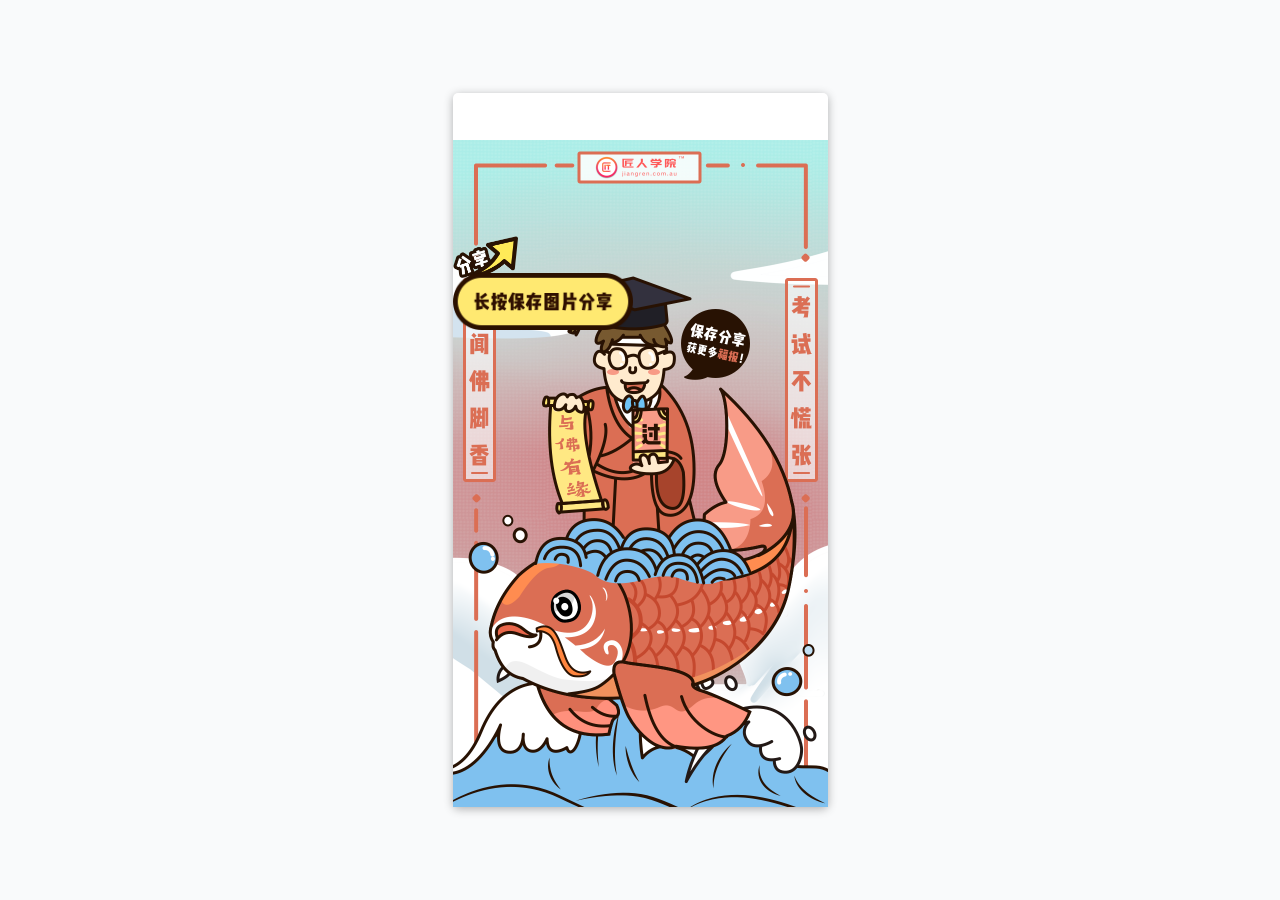
==== result.html @ 4515e15e "'bugfix'" ====
<!DOCTYPE html>
<html lang="en">
  <head>
    <meta charset="UTF-8" />
    <meta name="viewport" content="width=device-width, initial-scale=1.0" />
    <link href="style.css" rel="stylesheet" />
    <title>Result</title>
  </head>
  <body>
    <div class="container">
      <div class="lucky-charm-result">
        <div class="lucky-charm-result__university">
          <div class="university-img"></div>
          <div class="university-name"></div>
        </div>
        <div class="lucky-charm-result__share">
          <img src="images/result/share.png" />
        </div>
        <div class="lucky-charm-result__save">
          <img src="images/result/save.png" />
        </div>
      </div>
    </div>
  </body>
</html>
---- style.css ----
* {
  box-sizing: border-box;
}

body {
  background-color: #f9fafb;
  display: flex;
  align-items: center;
  justify-content: center;
  min-height: 100vh;
  margin: 0;
}

.container {
  background-color: #fff;
  border-radius: 5px;
  box-shadow: 0 2px 10px rgba(0, 0, 0, 0.3);
}
.container .lucky-charm {
  background-image: url(https://raw.githubusercontent.com/YIMING-PAN/LuckyCharm/master/images/invalid-name@2x.png);
  background-repeat: no-repeat;
  background-position: center;
  background-size: 100% 100%;
  width: 375px;
  height: 667px;
}
.container .lucky-charm img {
  width: 100%;
}
.container .lucky-charm__title {
  margin: 0 auto;
  padding-top: 51px;
  width: 283px;
  height: 145px;
}
.container .lucky-charm__wheel {
  background-image: url(https://raw.githubusercontent.com/YIMING-PAN/LuckyCharm/master/images/wheel@2x.svg);
  background-repeat: no-repeat;
  background-position: center;
  background-size: 100% 100%;
  position: absolute;
  z-index: 0;
  margin: 14px 41px;
  width: 302px;
  height: 329px;
  -webkit-transition: all 6s ease-in;
  -moz-transition: all 6s ease-in;
  -o-transition: all 6s ease-in;
  -ms-transition: all 6s ease-in;
  transition: all 6s ease-in;
}
.container .lucky-charm__wheel .university {
  position: absolute;
  display: flex;
  justify-content: center;
  align-items: center;
  width: 63px;
  height: 63px;
  border-radius: 50%;
  background-color: #fff;
  overflow: hidden;
  border: solid #e0c23a 3px;
}
.container .lucky-charm__wheel .university img {
  width: 100%;
}
.container .lucky-charm__wheel .university:nth-child(1) {
  top: 3px;
  left: 118px;
}
.container .lucky-charm__wheel .university:nth-child(2) {
  top: 61px;
  left: 231px;
  transform: rotate(60deg);
}
.container .lucky-charm__wheel .university:nth-child(3) {
  top: 197px;
  left: 230px;
  transform: rotate(120deg);
}
.container .lucky-charm__wheel .university:nth-child(4) {
  top: 263px;
  left: 120px;
  transform: rotate(180deg);
}
.container .lucky-charm__wheel .university:nth-child(5) {
  top: 65px;
  left: 6px;
  transform: rotate(300deg);
}
.container .lucky-charm__wheel .university:nth-child(6) {
  top: 197px;
  left: 6px;
  transform: rotate(240deg);
}
.container .lucky-charm__character {
  position: absolute;
  display: flex;
  justify-content: center;
  align-items: center;
  z-index: 1;
  margin: 62px 28px;
  width: 315px;
  height: 377px;
}
.container .lucky-charm__character .character-face {
  border-radius: 50%;
  position: absolute;
  overflow: hidden;
  z-index: -1;
  width: 75px;
  height: 75px;
  top: 53px;
  left: 131px;
}
.container .lucky-charm__button-container {
  position: absolute;
  z-index: 2;
  margin: 343px 120px 0 140px;
  width: 115px;
}
.container .lucky-charm__button-container .button {
  display: flex;
  justify-content: center;
  align-items: center;
  background-color: transparent;
  border-color: transparent;
  outline: none;
}
.container .lucky-charm__button-container .button__animation {
  height: 125px;
  width: 125px;
  border-radius: 50%;
  position: absolute;
  right: -4px;
  z-index: 3;
  -webkit-animation: light  2s  infinite  linear;
  -moz-animation: light  2s  infinite  linear;
  -ms-animation: light  2s  infinite  linear;
  -o-animation: light  2s  infinite  linear;
  animation: light  2s  infinite  linear;
}
@-webkit-keyframes light {
  0% {
    transform: scale(0.7);
    box-shadow: 0 0 40px #e0c23a, 0 0 0px 10px #db6e54;
    opacity: 1;
  }
  25% {
    transform: scale(0.8);
    box-shadow: 0 0 50px #e0c23a, 0 0 20px 40px #db6e54;
    opacity: 0.75;
  }
  50% {
    transform: scale(0.8);
    box-shadow: 0 0 60px #e0c23a, 0 0 30px 60px #db6e54;
    opacity: 0.25;
  }
  100% {
    transform: scale(0.9);
    box-shadow: 0 0 70px #e0c23a, 0 0 40px 80px #db6e54;
    opacity: 0;
  }
}
@-moz-keyframes light {
  0% {
    transform: scale(0.7);
    box-shadow: 0 0 40px #e0c23a, 0 0 0px 10px #db6e54;
    opacity: 1;
  }
  25% {
    transform: scale(0.8);
    box-shadow: 0 0 50px #e0c23a, 0 0 20px 40px #db6e54;
    opacity: 0.75;
  }
  50% {
    transform: scale(0.8);
    box-shadow: 0 0 60px #e0c23a, 0 0 30px 60px #db6e54;
    opacity: 0.25;
  }
  100% {
    transform: scale(0.9);
    box-shadow: 0 0 70px #e0c23a, 0 0 40px 80px #db6e54;
    opacity: 0;
  }
}
@-ms-keyframes light {
  0% {
    transform: scale(0.7);
    box-shadow: 0 0 40px #e0c23a, 0 0 0px 10px #db6e54;
    opacity: 1;
  }
  25% {
    transform: scale(0.8);
    box-shadow: 0 0 50px #e0c23a, 0 0 20px 40px #db6e54;
    opacity: 0.75;
  }
  50% {
    transform: scale(0.8);
    box-shadow: 0 0 60px #e0c23a, 0 0 30px 60px #db6e54;
    opacity: 0.25;
  }
  100% {
    transform: scale(0.9);
    box-shadow: 0 0 70px #e0c23a, 0 0 40px 80px #db6e54;
    opacity: 0;
  }
}
@-o-keyframes light {
  0% {
    transform: scale(0.7);
    box-shadow: 0 0 40px #e0c23a, 0 0 0px 10px #db6e54;
    opacity: 1;
  }
  25% {
    transform: scale(0.8);
    box-shadow: 0 0 50px #e0c23a, 0 0 20px 40px #db6e54;
    opacity: 0.75;
  }
  50% {
    transform: scale(0.8);
    box-shadow: 0 0 60px #e0c23a, 0 0 30px 60px #db6e54;
    opacity: 0.25;
  }
  100% {
    transform: scale(0.9);
    box-shadow: 0 0 70px #e0c23a, 0 0 40px 80px #db6e54;
    opacity: 0;
  }
}
@keyframes light {
  0% {
    transform: scale(0.7);
    box-shadow: 0 0 40px #e0c23a, 0 0 0px 10px #db6e54;
    opacity: 1;
  }
  25% {
    transform: scale(0.8);
    box-shadow: 0 0 50px #e0c23a, 0 0 20px 40px #db6e54;
    opacity: 0.75;
  }
  50% {
    transform: scale(0.8);
    box-shadow: 0 0 60px #e0c23a, 0 0 30px 60px #db6e54;
    opacity: 0.25;
  }
  100% {
    transform: scale(0.9);
    box-shadow: 0 0 70px #e0c23a, 0 0 40px 80px #db6e54;
    opacity: 0;
  }
}
.container .lucky-charm__description {
  margin: 0 auto;
  margin-top: 459px;
  height: 20px;
  text-align: center;
}
.container .lucky-charm-result {
  background-image: url(/images/result/result-background.png);
  background-repeat: no-repeat;
  background-position: center;
  background-size: 100% 100%;
  width: 375px;
  height: 667px;
}
.container .lucky-charm-result img {
  width: 100%;
}
.container .lucky-charm-result__university {
  margin-top: 47px;
  height: 96px;
  width: 100%;
}
.container .lucky-charm-result__share {
  width: 65px;
  height: 37px;
}
.container .lucky-charm-result__save {
  width: 180px;
  height: 50px;
}

/*# sourceMappingURL=style.css.map */
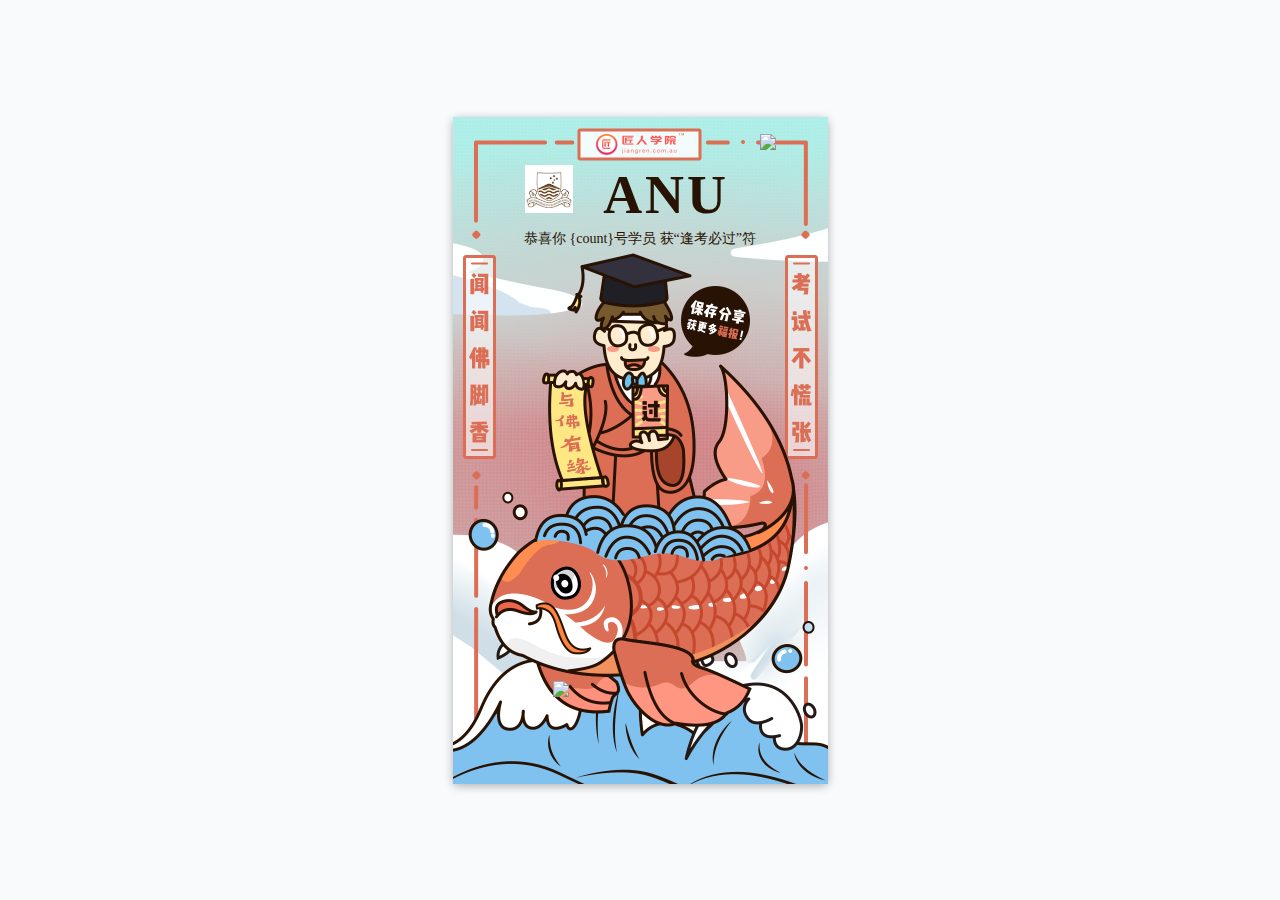
==== commit b951473d: "'update'" ====
--- a/result.html
+++ b/result.html
@@ -10,11 +10,20 @@
     <div class="container">
       <div class="lucky-charm-result">
         <div class="lucky-charm-result__university">
-          <div class="university-img"></div>
-          <div class="university-name"></div>
+          <div class="university-container">
+            <div class="university-container__logo">
+              <img src="images/university/ANU.png" />
+            </div>
+            <div class="university-container__name">ANU</div>
+            <div class="university-container__description">
+              恭喜你 {count}号学员 获“逢考必过”符
+            </div>
+          </div>
         </div>
         <div class="lucky-charm-result__share">
-          <img src="images/result/share.png" />
+          <button class="button">
+            <img src="images/result/share.png" />
+          </button>
         </div>
         <div class="lucky-charm-result__save">
           <img src="images/result/save.png" />
--- a/style.css
+++ b/style.css
@@ -128,11 +128,11 @@
   outline: none;
 }
 .container .lucky-charm__button-container .button__animation {
-  height: 125px;
-  width: 125px;
+  height: 120px;
+  width: 120px;
   border-radius: 50%;
   position: absolute;
-  right: -4px;
+  right: -2px;
   z-index: 3;
   -webkit-animation: light  2s  infinite  linear;
   -moz-animation: light  2s  infinite  linear;
@@ -256,11 +256,62 @@
   height: 20px;
   text-align: center;
 }
+.container .lucky-charm #result {
+  position: fixed;
+  z-index: 2;
+  top: 0;
+  right: 0;
+  bottom: 0;
+  left: 0;
+  pointer-events: none;
+  opacity: 0;
+  -webkit-transition: opacity 200ms;
+  transition: opacity 200ms;
+}
+.container .lucky-charm #result .result-content {
+  background-image: url(/images/modal.png);
+  background-repeat: no-repeat;
+  background-position: top;
+  position: absolute;
+  display: block;
+  height: 180px;
+  width: 360px;
+  padding-top: 60px;
+  text-align: center;
+  border-radius: 6px;
+  top: 50%;
+  left: 50%;
+  -webkit-transform: translateX(-50%) translateY(-50%);
+  transform: translateX(-50%) translateY(-50%);
+  box-shadow: 0px 12px 24px rgba(0, 0, 0, 0.3);
+  color: #34495e;
+}
+.container .lucky-charm #result .result-content h4 {
+  display: inline;
+  color: red;
+}
+.container .lucky-charm #result .result-background {
+  position: absolute;
+  top: 0;
+  right: 0;
+  bottom: 0;
+  left: 0;
+  background-color: black;
+  opacity: 0.7;
+  -webkit-transition: opacity 200ms;
+  transition: opacity 200ms;
+}
+.container .lucky-charm #result:target {
+  pointer-events: all;
+  opacity: 1;
+}
 .container .lucky-charm-result {
-  background-image: url(/images/result/result-background.png);
+  background-image: url(/images/result/result.png);
   background-repeat: no-repeat;
   background-position: center;
   background-size: 100% 100%;
+  display: inline-block;
+  position: relative;
   width: 375px;
   height: 667px;
 }
@@ -272,13 +323,51 @@
   height: 96px;
   width: 100%;
 }
+.container .lucky-charm-result__university .university-container {
+  text-align: center;
+}
+.container .lucky-charm-result__university .university-container__logo {
+  display: inline-block;
+  width: 48px;
+  height: 48px;
+}
+.container .lucky-charm-result__university .university-container__name {
+  display: inline-block;
+  width: 178px;
+  height: 65px;
+  font-family: HelveticaNeue;
+  font-size: 54px;
+  font-weight: bold;
+  letter-spacing: 2.91px;
+  color: #281203;
+}
+.container .lucky-charm-result__university .university-container__description {
+  display: inline-block;
+  height: 20px;
+  font-size: 14px;
+  color: #281203;
+}
 .container .lucky-charm-result__share {
   width: 65px;
   height: 37px;
+  position: absolute;
+  left: 299px;
+  top: 14px;
+}
+.container .lucky-charm-result__share .button {
+  display: flex;
+  justify-content: center;
+  align-items: center;
+  background-color: transparent;
+  border-color: transparent;
+  outline: none;
 }
 .container .lucky-charm-result__save {
   width: 180px;
   height: 50px;
+  position: absolute;
+  left: 100px;
+  top: 564px;
 }
 
 /*# sourceMappingURL=style.css.map */
